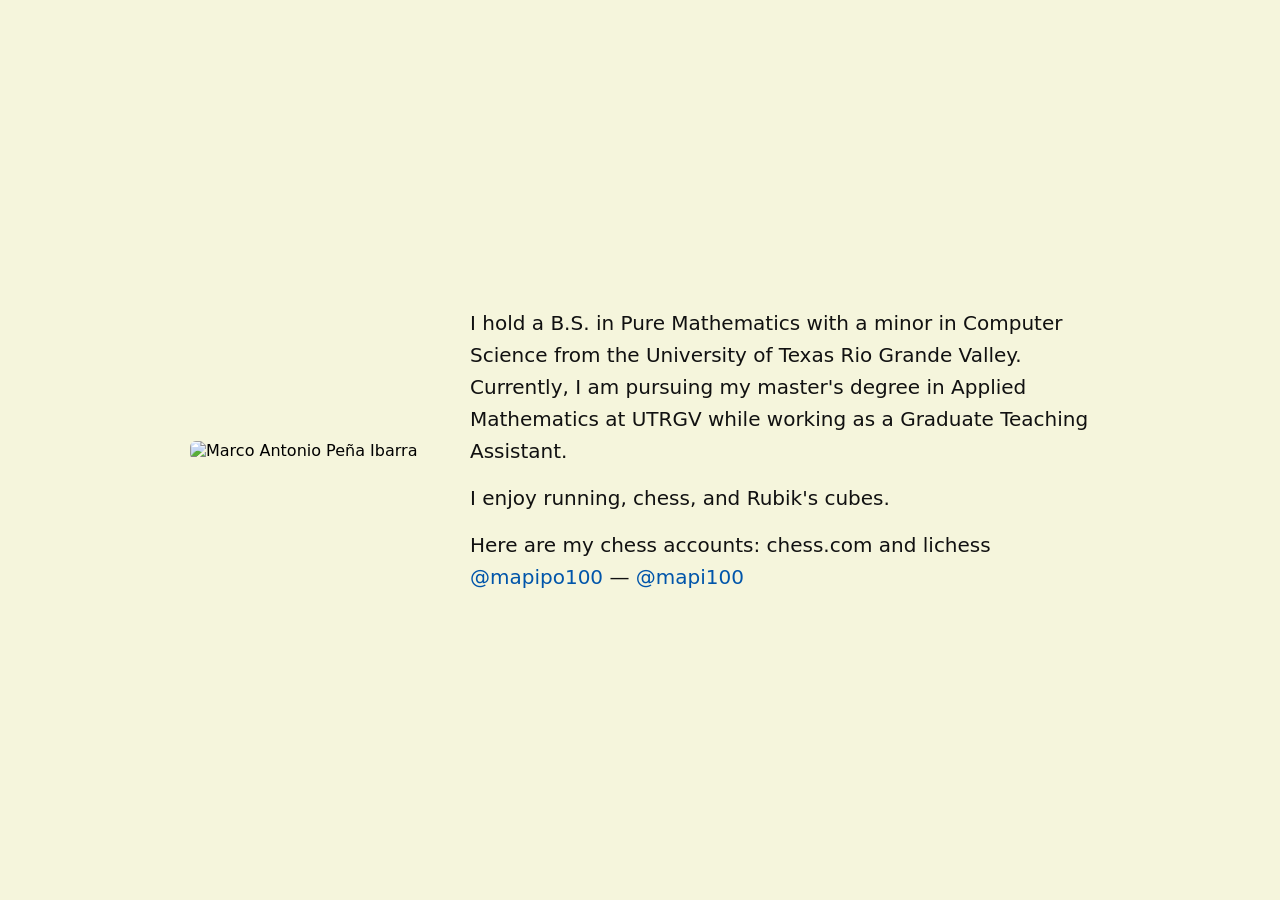
==== about.html @ 70b541ed "Update about.html" ====
<!DOCTYPE html>
<html lang="en">
<head>
    <meta charset="UTF-8">
    <!-- buena escala para los teléfonos -->
    <meta name="viewport" content="width=device-width, initial-scale=1.0">
    <title>About</title>

    <style>
        body {
            background-color: #f5f5dc;
            font-family: system-ui, -apple-system, BlinkMacSystemFont, 'Segoe UI', Roboto, sans-serif;
            margin: 0;
            padding: 0;
            display: flex;
            justify-content: center;
            align-items: center;
            min-height: 100vh;
        }

        .container {
            display: flex;
            align-items: center;
            gap: 40px;
            max-width: 900px;
            width: 85%;
            margin: auto;
            padding: 20px;
        }

        img {
            width: 240px;
            height: auto;
            border-radius: 6px;
            flex-shrink: 0;
        }

        .bio {
            font-size: 20px;
            line-height: 1.6;
            color: #111;
        }

        .bio p {
            margin: 0 0 15px 0;
        }

        .bio p:last-child {
            margin-bottom: 0;
        }

        a {
            color: #0055aa;
            text-decoration: none;
        }

        a:hover {
            text-decoration: underline;
        }

        /* hace el ajuste automático para celulares */
        @media (max-width: 768px) {
            body {
                align-items: flex-start; /*scroll natural */
            }
            .container {
                flex-direction: column;
                text-align: center;
                gap: 25px;
                padding: 40px 20px;
            }
            img {
                width: 200px; /* más pequeño en teléfono para balancear */
            }
        }
    </style>
</head>
<body>

    <div class="container">
        <!-- Image source -->
        <img src="https://i.postimg.cc/1tYq2LP4/marco.jpg" alt="Marco Antonio Peña Ibarra">

        <!-- Paragraphs -->
        <div class="bio">
            <p>
                I hold a B.S. in Pure Mathematics with a minor in Computer Science from the University of Texas Rio Grande Valley.
                Currently, I am pursuing my master's degree in Applied Mathematics at UTRGV while working as a Graduate Teaching Assistant.
            </p>
            <p>
                I enjoy running, chess, and Rubik's cubes.
            </p>
            <p>
                Here are my chess accounts: chess.com and lichess
            <br>
                <a href="https://www.chess.com/member/mapipo100" target="_blank">@mapipo100</a> — 
                <a href="https://lichess.org/@/mapi100" target="_blank">@mapi100</a>
            </p>
        </div>
    </div>

</body>
</html>
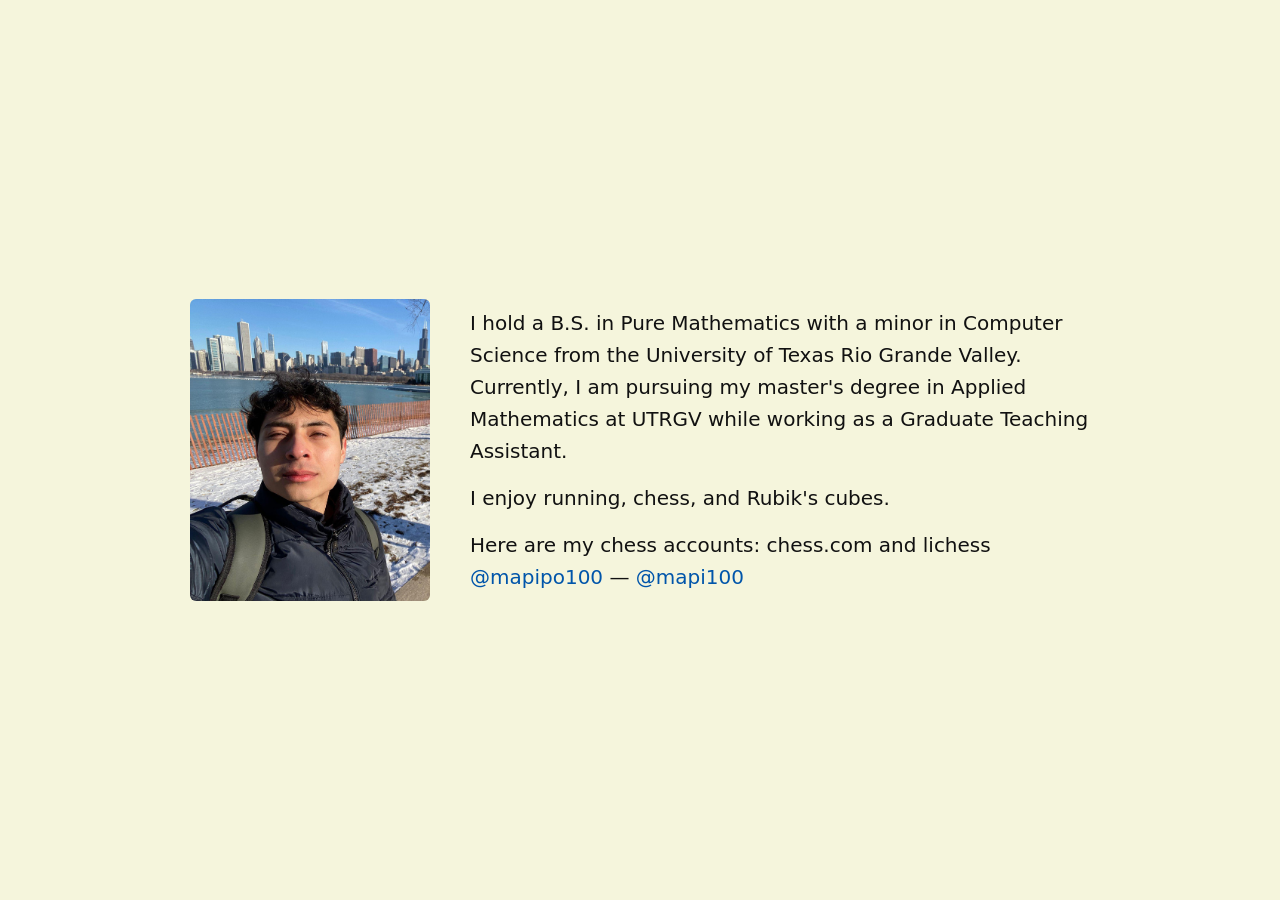
==== commit a0cc8f1a: "se hizo una nueva carpeta para las imagenes" ====
--- a/about.html
+++ b/about.html
@@ -79,7 +79,10 @@
 
     <div class="container">
         <!-- Image source -->
-        <img src="https://i.postimg.cc/1tYq2LP4/marco.jpg" alt="Marco Antonio Peña Ibarra">
+        <img src="images/marco.jpg"
+        alt="Marco Antonio Peña Ibarra"
+        decoding="async"
+        fetchpriority="high">
 
         <!-- Paragraphs -->
         <div class="bio">
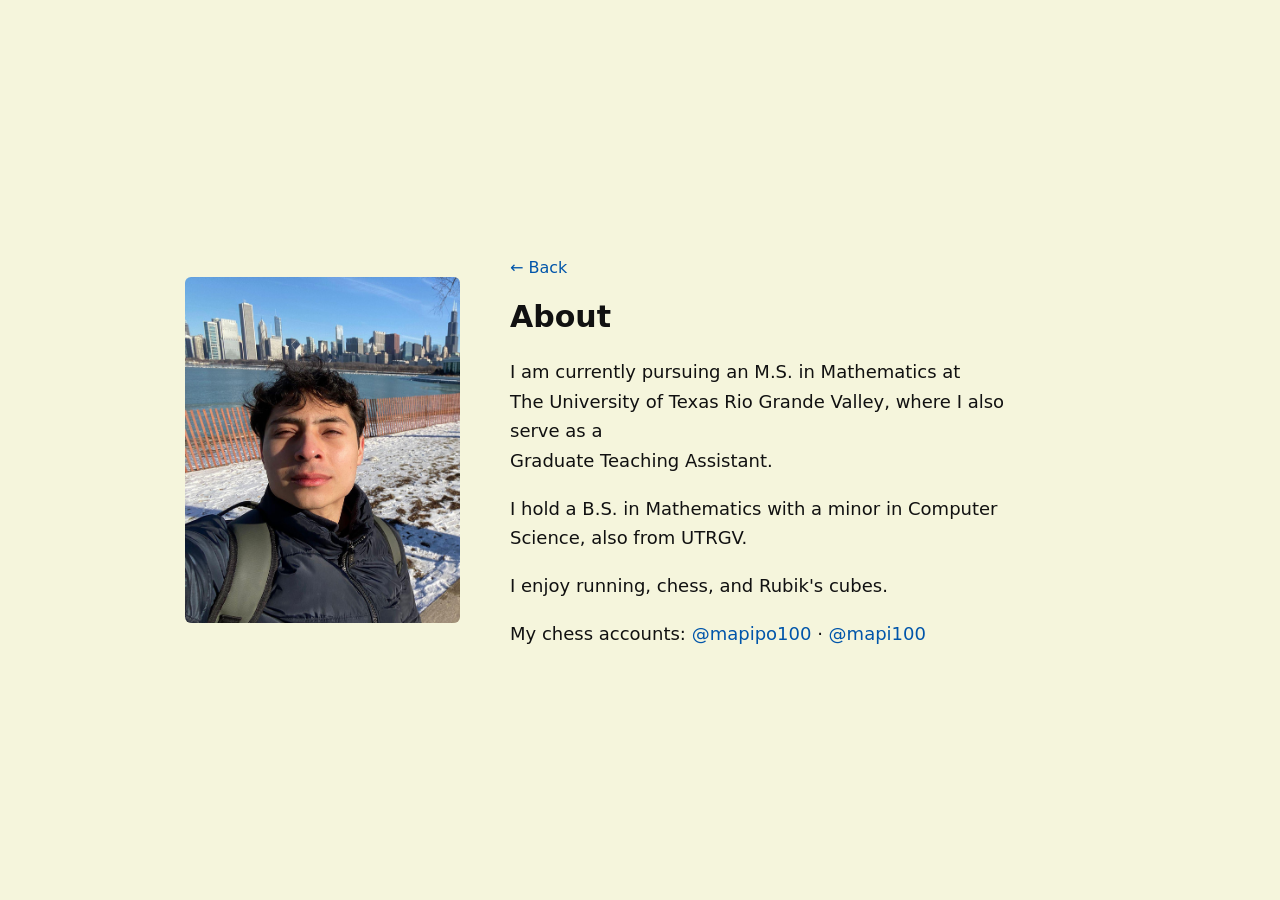
==== commit 841cf19a: "se actualizo la seccion de about" ====
--- a/about.html
+++ b/about.html
@@ -2,11 +2,22 @@
 <html lang="en">
 <head>
     <meta charset="UTF-8">
-    <!-- buena escala para los teléfonos -->
-    <meta name="viewport" content="width=device-width, initial-scale=1.0">
-    <title>About</title>
+
+    <meta name="viewport"
+          content="width=device-width, initial-scale=1.0">
+
+    <title>About | Marco Antonio Peña Ibarra</title>
+
+    <meta name="description"
+          content="About Marco Antonio Peña Ibarra, M.S. student in Mathematics and Graduate Teaching Assistant at UTRGV.">
 
     <style>
+        *,
+        *::before,
+        *::after {
+            box-sizing: border-box;
+        }
+
         body {
             background-color: #f5f5dc;
             font-family: system-ui, -apple-system, BlinkMacSystemFont, 'Segoe UI', Roboto, sans-serif;
@@ -16,33 +27,55 @@
             justify-content: center;
             align-items: center;
             min-height: 100vh;
+            min-height: 100dvh;
+            color: #111;
         }
 
         .container {
             display: flex;
             align-items: center;
-            gap: 40px;
-            max-width: 900px;
+            gap: 50px;
+            max-width: 950px;
             width: 85%;
             margin: auto;
-            padding: 20px;
+            padding: 30px 20px;
         }
 
         img {
-            width: 240px;
+            width: 275px;
+            max-width: 100%;
             height: auto;
             border-radius: 6px;
             flex-shrink: 0;
         }
 
         .bio {
-            font-size: 20px;
-            line-height: 1.6;
-            color: #111;
+            max-width: 520px;
+            font-size: 18px;
+            line-height: 1.65;
+        }
+
+        .back-link {
+            display: inline-block;
+            margin-bottom: 18px;
+            color: #0055aa;
+            text-decoration: none;
+            font-size: 16px;
+        }
+
+        .back-link:hover {
+            text-decoration: underline;
+        }
+
+        .bio h1 {
+            font-size: 30px;
+            line-height: 1.2;
+            margin: 0 0 22px 0;
+            font-weight: 600;
         }
 
         .bio p {
-            margin: 0 0 15px 0;
+            margin: 0 0 18px 0;
         }
 
         .bio p:last-child {
@@ -58,49 +91,90 @@
             text-decoration: underline;
         }
 
-        /* hace el ajuste automático para celulares */
+        .desktop-break {
+            display: block;
+        }
+
         @media (max-width: 768px) {
             body {
-                align-items: flex-start; /*scroll natural */
+                align-items: flex-start;
             }
+
             .container {
                 flex-direction: column;
                 text-align: center;
-                gap: 25px;
+                gap: 28px;
+                width: 90%;
                 padding: 40px 20px;
             }
+
             img {
-                width: 200px; /* más pequeño en teléfono para balancear */
+                width: 220px;
+            }
+
+            .bio {
+                max-width: 560px;
+                font-size: 17px;
+            }
+
+            .bio h1 {
+                font-size: 28px;
+                margin-bottom: 20px;
+            }
+
+            .desktop-break {
+                display: none;
             }
         }
     </style>
 </head>
+
 <body>
 
-    <div class="container">
-        <!-- Image source -->
-        <img src="images/marco.jpg"
-        alt="Marco Antonio Peña Ibarra"
-        decoding="async"
-        fetchpriority="high">
+    <main class="container">
 
-        <!-- Paragraphs -->
+        <img
+            src="images/marco.jpg"
+            alt="Marco Antonio Peña Ibarra"
+            decoding="async"
+            fetchpriority="high">
+
         <div class="bio">
+
+            <a class="back-link" href="index.html">← Back</a>
+
+            <h1>About</h1>
+
             <p>
-                I hold a B.S. in Pure Mathematics with a minor in Computer Science from the University of Texas Rio Grande Valley.
-                Currently, I am pursuing my master's degree in Applied Mathematics at UTRGV while working as a Graduate Teaching Assistant.
+                I am currently pursuing an M.S. in Mathematics at <br class="desktop-break">
+                The University of Texas Rio Grande Valley, where I also serve as a <br class="desktop-break">
+                Graduate Teaching Assistant.
             </p>
+
+            <p>
+                I hold a B.S. in Mathematics with a minor in Computer Science, also from UTRGV.
+            </p>
+
             <p>
                 I enjoy running, chess, and Rubik's cubes.
             </p>
+
             <p>
-                Here are my chess accounts: chess.com and lichess
-            <br>
-                <a href="https://www.chess.com/member/mapipo100" target="_blank">@mapipo100</a> — 
-                <a href="https://lichess.org/@/mapi100" target="_blank">@mapi100</a>
+                My chess accounts:
+                <a
+                    href="https://www.chess.com/member/mapipo100"
+                    target="_blank"
+                    rel="noopener noreferrer">@mapipo100</a>
+                ·
+                <a
+                    href="https://lichess.org/@/mapi100"
+                    target="_blank"
+                    rel="noopener noreferrer">@mapi100</a>
             </p>
+
         </div>
-    </div>
+
+    </main>
 
 </body>
-</html>
+</html>
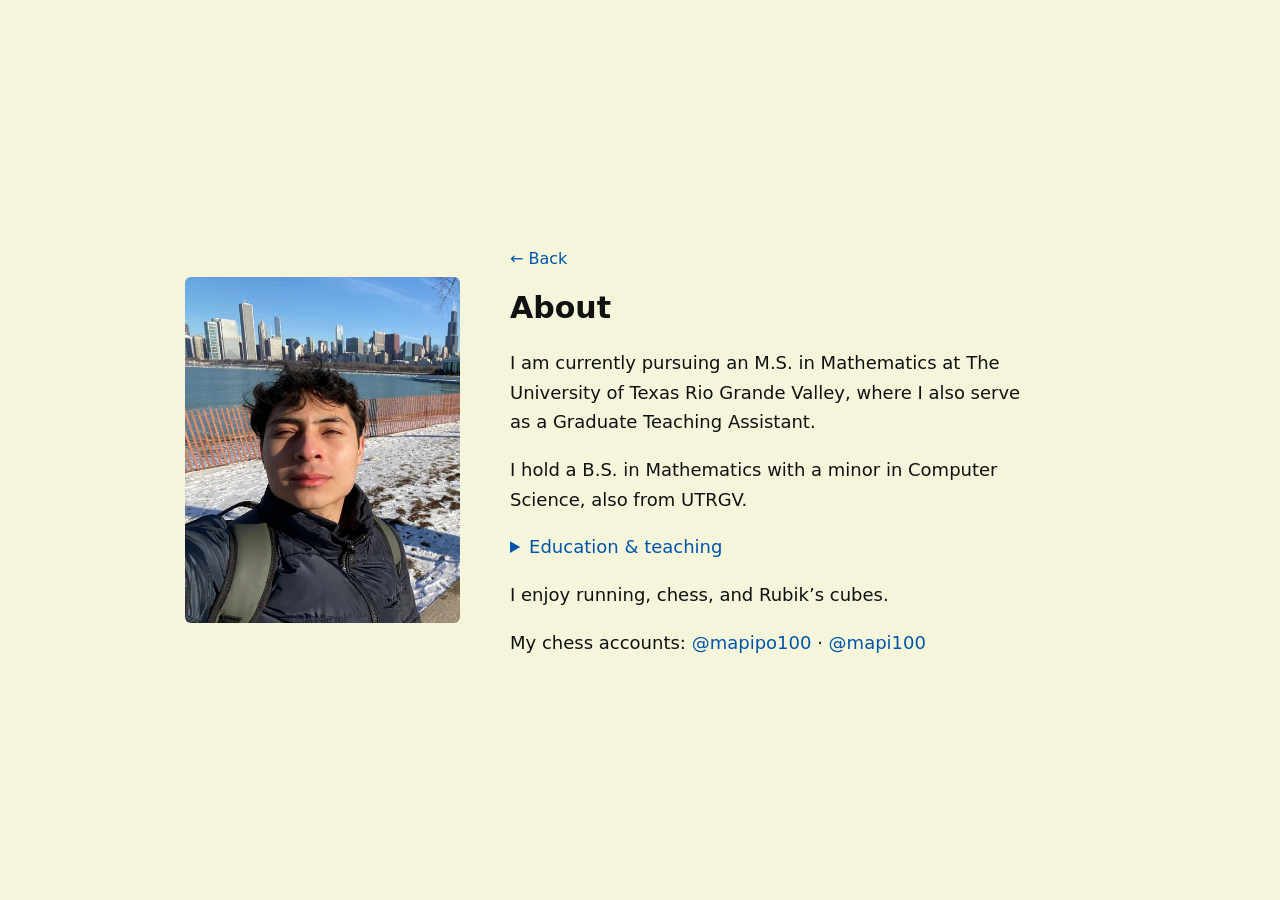
==== commit 9d37d5f9: "se agrego la seccion de proyectos" ====
--- a/about.html
+++ b/about.html
@@ -2,179 +2,52 @@
 <html lang="en">
 <head>
     <meta charset="UTF-8">
-
-    <meta name="viewport"
-          content="width=device-width, initial-scale=1.0">
-
+    <meta name="viewport" content="width=device-width, initial-scale=1.0">
     <title>About | Marco Antonio Peña Ibarra</title>
-
-    <meta name="description"
-          content="About Marco Antonio Peña Ibarra, M.S. student in Mathematics and Graduate Teaching Assistant at UTRGV.">
-
-    <style>
-        *,
-        *::before,
-        *::after {
-            box-sizing: border-box;
-        }
-
-        body {
-            background-color: #f5f5dc;
-            font-family: system-ui, -apple-system, BlinkMacSystemFont, 'Segoe UI', Roboto, sans-serif;
-            margin: 0;
-            padding: 0;
-            display: flex;
-            justify-content: center;
-            align-items: center;
-            min-height: 100vh;
-            min-height: 100dvh;
-            color: #111;
-        }
-
-        .container {
-            display: flex;
-            align-items: center;
-            gap: 50px;
-            max-width: 950px;
-            width: 85%;
-            margin: auto;
-            padding: 30px 20px;
-        }
-
-        img {
-            width: 275px;
-            max-width: 100%;
-            height: auto;
-            border-radius: 6px;
-            flex-shrink: 0;
-        }
-
-        .bio {
-            max-width: 520px;
-            font-size: 18px;
-            line-height: 1.65;
-        }
-
-        .back-link {
-            display: inline-block;
-            margin-bottom: 18px;
-            color: #0055aa;
-            text-decoration: none;
-            font-size: 16px;
-        }
-
-        .back-link:hover {
-            text-decoration: underline;
-        }
-
-        .bio h1 {
-            font-size: 30px;
-            line-height: 1.2;
-            margin: 0 0 22px 0;
-            font-weight: 600;
-        }
-
-        .bio p {
-            margin: 0 0 18px 0;
-        }
-
-        .bio p:last-child {
-            margin-bottom: 0;
-        }
-
-        a {
-            color: #0055aa;
-            text-decoration: none;
-        }
-
-        a:hover {
-            text-decoration: underline;
-        }
-
-        .desktop-break {
-            display: block;
-        }
-
-        @media (max-width: 768px) {
-            body {
-                align-items: flex-start;
-            }
-
-            .container {
-                flex-direction: column;
-                text-align: center;
-                gap: 28px;
-                width: 90%;
-                padding: 40px 20px;
-            }
-
-            img {
-                width: 220px;
-            }
-
-            .bio {
-                max-width: 560px;
-                font-size: 17px;
-            }
-
-            .bio h1 {
-                font-size: 28px;
-                margin-bottom: 20px;
-            }
-
-            .desktop-break {
-                display: none;
-            }
-        }
-    </style>
+    <meta name="description" content="About Marco Antonio Peña Ibarra, M.S. student in Mathematics and Graduate Teaching Assistant at UTRGV. Education, teaching, and personal interests.">
+    <link rel="canonical" href="https://marcopenaibarra.com/about.html">
+    <meta property="og:type" content="website">
+    <meta property="og:site_name" content="Marco Antonio Peña Ibarra">
+    <meta property="og:title" content="About | Marco Antonio Peña Ibarra">
+    <meta property="og:description" content="About Marco Antonio Peña Ibarra, M.S. student in Mathematics and Graduate Teaching Assistant at UTRGV. Education, teaching, and personal interests.">
+    <meta property="og:url" content="https://marcopenaibarra.com/about.html">
+    <meta property="og:image" content="https://marcopenaibarra.com/images/marco.jpg">
+    <meta property="og:image:width" content="635">
+    <meta property="og:image:height" content="800">
+    <meta property="og:image:alt" content="Marco Antonio Peña Ibarra">
+    <meta name="twitter:card" content="summary_large_image">
+    <meta name="twitter:title" content="About | Marco Antonio Peña Ibarra">
+    <meta name="twitter:description" content="About Marco Antonio Peña Ibarra, M.S. student in Mathematics and Graduate Teaching Assistant at UTRGV. Education, teaching, and personal interests.">
+    <meta name="twitter:image" content="https://marcopenaibarra.com/images/marco.jpg">
+    <meta name="twitter:image:alt" content="Marco Antonio Peña Ibarra">
+    <link rel="icon" type="image/jpeg" sizes="360x360" href="images/gamma.jpg">
+    <link rel="stylesheet" href="style.css">
 </head>
-
-<body>
-
-    <main class="container">
-
-        <img
-            src="images/marco.jpg"
-            alt="Marco Antonio Peña Ibarra"
-            decoding="async"
-            fetchpriority="high">
-
+<body class="about">
+    <a class="skip-link" href="#main">Skip to content</a>
+    <main id="main" class="about-container" tabindex="-1">
+        <img class="about-photo" src="images/marco-portrait.webp" width="508" height="640"
+             alt="Marco Antonio Peña Ibarra" decoding="async" fetchpriority="high">
         <div class="bio">
-
             <a class="back-link" href="index.html">← Back</a>
-
             <h1>About</h1>
-
-            <p>
-                I am currently pursuing an M.S. in Mathematics at <br class="desktop-break">
-                The University of Texas Rio Grande Valley, where I also serve as a <br class="desktop-break">
-                Graduate Teaching Assistant.
+            <p>I am currently pursuing an M.S. in Mathematics at The University of Texas Rio Grande Valley, where I also serve as a Graduate Teaching Assistant.</p>
+            <p>I hold a B.S. in Mathematics with a minor in Computer Science, also from UTRGV.</p>
+            <details>
+                <summary>Education &amp; teaching</summary>
+                <p>As a Graduate Teaching Assistant (2026–present), I support undergraduate mathematics instruction through grading, examination proctoring, and student office hours.</p>
+                <p>As a Peer-Led Team Learning Leader &amp; Mentor (2023–2026), I facilitated mathematics learning sessions, mentored peer leaders, and developed LaTeX-based instructional materials. This work gave me practice explaining concepts, choosing examples, and supporting other students.</p>
+                <p>My 2026 undergraduate project, <em>An Introduction to p-Adic Numbers</em>, was advised by Dr. Wilson Zúñiga-Galindo and covered foundational concepts in p-adic number theory and mathematical analysis.</p>
+            </details>
+            <p>I enjoy running, chess, and Rubik’s cubes.</p>
+            <p>My chess accounts:
+                <a href="https://www.chess.com/member/mapipo100" target="_blank" rel="noopener noreferrer">@mapipo100<span class="sr-only"> on Chess.com (opens in a new tab)</span></a> ·
+                <a href="https://lichess.org/@/mapi100" target="_blank" rel="noopener noreferrer">@mapi100<span class="sr-only"> on Lichess (opens in a new tab)</span></a>
             </p>
-
-            <p>
-                I hold a B.S. in Mathematics with a minor in Computer Science, also from UTRGV.
-            </p>
-
-            <p>
-                I enjoy running, chess, and Rubik's cubes.
-            </p>
-
-            <p>
-                My chess accounts:
-                <a
-                    href="https://www.chess.com/member/mapipo100"
-                    target="_blank"
-                    rel="noopener noreferrer">@mapipo100</a>
-                ·
-                <a
-                    href="https://lichess.org/@/mapi100"
-                    target="_blank"
-                    rel="noopener noreferrer">@mapi100</a>
-            </p>
-
+            <!--
+            <p class="small-links"><a href="projects.html">Projects</a> · <a href="documents/cv_Marco.pdf">CV (PDF)</a> · <a href="https://orcid.org/0009-0006-0385-0088" rel="me">ORCID</a> · <a href="mailto:marcoantonio270204@gmail.com">Contact</a></p>
+            -->
         </div>
-
     </main>
-
 </body>
-</html>+</html>
--- a/style.css
+++ b/style.css
@@ -0,0 +1,79 @@
+/* Original palette and system typeface, shared by the four static pages. */
+*, *::before, *::after { box-sizing: border-box; }
+body {
+    background-color: #f5f5dc;
+    font-family: system-ui, -apple-system, BlinkMacSystemFont, 'Segoe UI', Roboto, sans-serif;
+    margin: 0;
+    padding: 0;
+    color: #111;
+}
+a { color: #0055aa; text-decoration: none; }
+a:hover { text-decoration: underline; }
+a:focus-visible, summary:focus-visible { outline: 2px solid #0055aa; outline-offset: 4px; }
+main:focus { outline: none; }
+img { max-width: 100%; height: auto; }
+.sr-only { position: absolute; width: 1px; height: 1px; padding: 0; margin: -1px; overflow: hidden; clip-path: inset(50%); white-space: nowrap; border: 0; }
+.skip-link { position: absolute; top: 8px; left: 12px; padding: 8px 12px; background: #fff; transform: translateY(-160%); z-index: 1; }
+.skip-link:focus { transform: translateY(0); }
+/* Homepage: same centered layout, photo, and white outlined buttons as before. */
+.home { display: flex; flex-direction: column; align-items: center; justify-content: center; min-height: 100vh; text-align: center; }
+.home-container { width: 90%; max-width: 600px; padding: 30px 0; }
+.title { font-size: 32px; margin: 0 0 10px; color: #000; }
+.career { font-size: 20px; font-weight: 500; margin: 0 0 25px; color: #111; }
+.intro { font-size: 14px; line-height: 1.6; color: #333; margin: -10px 0 25px; }
+.home-photo { display: block; max-width: 460px; width: 100%; border-radius: 4px; margin: 0 auto 25px; }
+.links { display: flex; justify-content: center; gap: 15px; margin-bottom: 30px; flex-wrap: wrap; }
+.links a { display: inline-block; background-color: #fff; color: #000; text-decoration: none; padding: 10px 24px; border: 1px solid #000; border-radius: 4px; font-size: 16px; font-weight: 500; }
+.links a:hover { background-color: #eaeaea; }
+.contact { font-size: 16px; line-height: 1.5; color: #333; margin: 0; }
+.contact a { color: #0000ee; text-decoration: underline; overflow-wrap: anywhere; }
+/* About: original portrait at the left and biography at the right. */
+.about { display: flex; justify-content: center; align-items: center; min-height: 100vh; min-height: 100dvh; }
+.about-container { display: flex; align-items: center; gap: 50px; max-width: 950px; width: 85%; margin: auto; padding: 30px 20px; }
+.about-photo { display: block; width: 275px; border-radius: 6px; flex-shrink: 0; }
+.bio { max-width: 520px; font-size: 18px; line-height: 1.65; }
+.back-link { display: inline-block; margin-bottom: 18px; font-size: 16px; }
+.bio h1 { font-size: 30px; line-height: 1.2; margin: 0 0 22px; font-weight: 600; }
+.bio p { margin: 0 0 18px; }
+.bio p:last-child { margin-bottom: 0; }
+.bio details { margin-bottom: 18px; }
+.bio summary { color: #0055aa; cursor: pointer; }
+.bio details[open] summary { margin-bottom: 14px; }
+.bio details p { font-size: 16px; }
+.small-links { font-size: 16px; }
+/* Projects and case study: plain text and links in a single reading column. */
+.reading-container { width: 90%; max-width: 700px; margin: 0 auto; padding: 40px 0; font-size: 16px; line-height: 1.65; }
+.reading-container h1 { font-size: 28px; line-height: 1.3; font-weight: 600; margin: 0 0 22px; }
+.reading-container h2 { font-size: 20px; line-height: 1.4; font-weight: 600; margin: 0 0 12px; }
+.reading-container h3 { font-size: 17px; line-height: 1.5; font-weight: 600; margin: 22px 0 10px; }
+.reading-container p { margin: 0 0 14px; }
+.reading-container article, .reading-container section { margin-top: 34px; }
+.reading-container ul { padding-left: 22px; margin: 0 0 14px; }
+.reading-container li + li { margin-top: 10px; }
+.source-note a { text-decoration: underline; }
+.technologies, .source-note { font-size: 14px; color: #333; }
+.architecture { font-size: 14px; color: #333; }
+.reading-container .source-note { margin-top: 32px; }
+.reading-container .page-footer { margin-top: 34px; font-size: 14px; }
+@media (max-width: 768px) {
+    .about { align-items: flex-start; }
+    .about-container { flex-direction: column; text-align: center; gap: 28px; width: 90%; padding: 40px 20px; }
+    .about-photo { width: 220px; }
+    .bio { width: 100%; max-width: 560px; font-size: 17px; }
+    .bio h1 { font-size: 28px; margin-bottom: 20px; }
+    .bio p, .bio details { text-align: left; }
+}
+@media (max-width: 480px) {
+    .title { font-size: 26px; }
+    .career { font-size: 16px; }
+    .intro { font-size: 13px; }
+    .links { display: grid; grid-template-columns: repeat(2, minmax(0, 1fr)); gap: 12px; width: 100%; max-width: 320px; margin: 0 auto 30px; }
+    .links .projects-link { grid-column: 1 / -1; }
+    .links a { padding: 8px 12px; font-size: 15px; }
+    .contact { font-size: 15px; }
+    .reading-container { padding-top: 30px; }
+    .reading-container h1 { font-size: 26px; }
+}
+@media (prefers-reduced-motion: reduce) {
+    *, *::before, *::after { scroll-behavior: auto !important; animation: none !important; transition: none !important; }
+}
